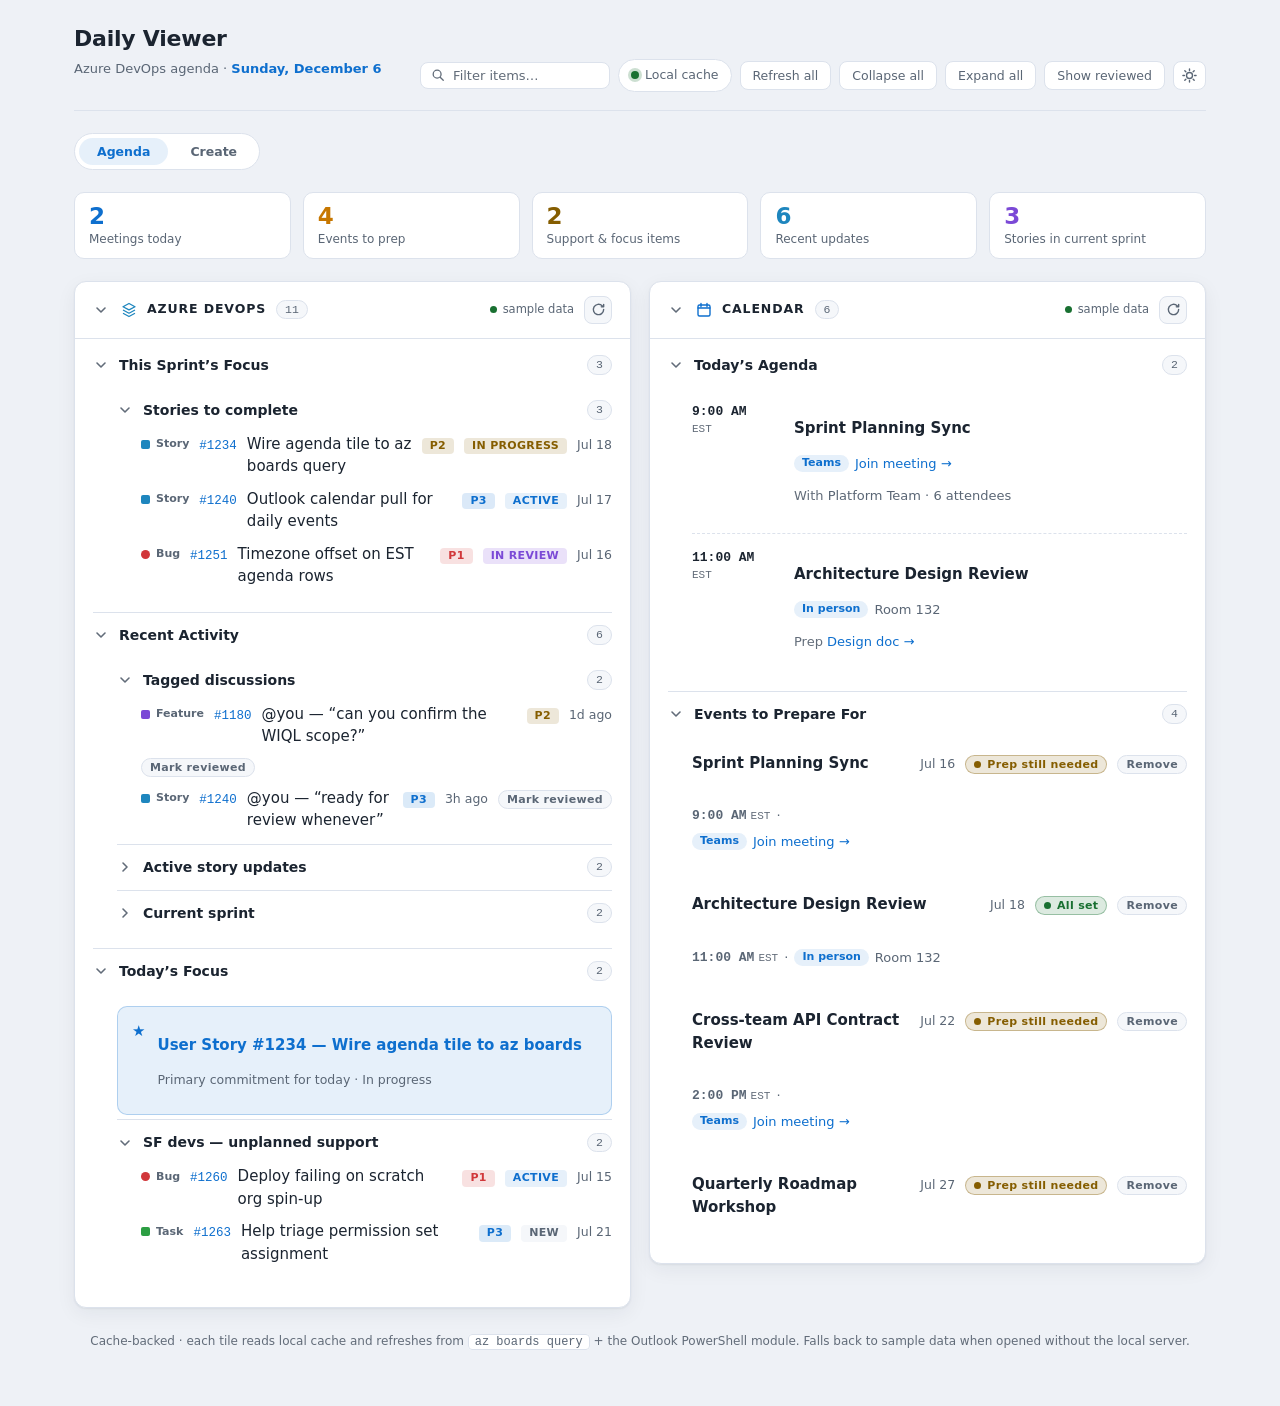
==== daily-viewer/index.html @ cc817cdb "Add create-mode work-item forms to the daily viewer (#230) Create mode now drives real Azure DevOps " ====
<!doctype html>
<html lang="en">
<head>
<meta charset="utf-8">
<meta name="viewport" content="width=device-width, initial-scale=1">
<title>Daily Viewer — Azure DevOps Agenda</title>
<link rel="stylesheet" href="styles.css">
<script src="app.js" defer></script>
</head>
<body>
<div class="wrap">

  <header class="topbar">
    <div class="brand">
      <h1>Daily Viewer</h1>
      <p class="sub">Azure DevOps agenda &middot; <span class="date" id="today-date">Tuesday, July 14</span></p>
    </div>
    <nav class="toolbar" aria-label="Viewer controls">
      <!-- Agenda-only controls: hidden in Create mode, where a filter / refresh /
           collapse over the agenda tiles has nothing to act on. The theme toggle
           stays outside this wrapper so it's available in every mode. -->
      <div class="agenda-controls" id="agenda-controls">
        <label class="search">
          <svg viewBox="0 0 16 16" fill="none" aria-hidden="true"><circle cx="7" cy="7" r="4.5" stroke="currentColor" stroke-width="1.5"/><path d="M10.5 10.5L14 14" stroke="currentColor" stroke-width="1.5" stroke-linecap="round"/></svg>
          <input id="search" type="search" placeholder="Filter items&hellip;" aria-label="Filter items across tiles" autocomplete="off">
        </label>
        <span class="synced"><span class="dot" aria-hidden="true"></span>Local cache</span>
        <button class="btn" id="refreshAll" type="button">Refresh all</button>
        <button class="btn" id="collapseAll" type="button">Collapse all</button>
        <button class="btn" id="expandAll" type="button">Expand all</button>
        <button class="btn" id="showReviewed" type="button" aria-pressed="false">Show reviewed</button>
      </div>
      <button class="btn icon" id="themeToggle" type="button" aria-label="Toggle light or dark theme">
        <svg id="icon-sun" viewBox="0 0 16 16" fill="none" aria-hidden="true"><circle cx="8" cy="8" r="3.2" stroke="currentColor" stroke-width="1.5"/><path d="M8 1v1.6M8 13.4V15M1 8h1.6M13.4 8H15M3 3l1.1 1.1M11.9 11.9L13 13M13 3l-1.1 1.1M4.1 11.9L3 13" stroke="currentColor" stroke-width="1.5" stroke-linecap="round"/></svg>
        <svg id="icon-moon" class="is-hidden" viewBox="0 0 16 16" fill="none" aria-hidden="true"><path d="M13.5 9.5A5.5 5.5 0 1 1 6.5 2.5a4.5 4.5 0 0 0 7 7z" stroke="currentColor" stroke-width="1.4" stroke-linejoin="round"/></svg>
      </button>
    </nav>
  </header>

  <!-- View mode switch — Agenda (the read dashboard) vs Create (the Azure DevOps
       creation surface, sub-issues B–E). A tablist so each tab controls its
       tabpanel with native selection semantics; app.js adds roving tabindex +
       arrow-key nav and mirrors the choice to a #create URL hash. With JS off the
       agenda panel stays visible and the create panel stays hidden. -->
  <div class="modebar" role="tablist" aria-label="Viewer mode">
    <button class="mode-tab" type="button" role="tab" id="tab-agenda" aria-controls="view-agenda" aria-selected="true" tabindex="0">Agenda</button>
    <button class="mode-tab" type="button" role="tab" id="tab-create" aria-controls="view-create" aria-selected="false" tabindex="-1">Create</button>
  </div>

  <main>

    <section id="view-agenda" role="tabpanel" aria-labelledby="tab-agenda">

    <!-- Stat numbers (.n) are filled from the model at render time; blank in markup
         so they can never drift from the collections they summarize. Each number
         binds via data-stat, while data-target is where clicking jumps — the stats
         that share a composite tile point at that tile and use data-group to open
         the matching inner panel (both calendar stats → the Calendar tile; all
         three Azure DevOps stats → the Azure DevOps tile). -->
    <section class="stats" aria-label="Summary counts">
      <button class="stat a" type="button" data-stat="tile-agenda" data-target="tile-calendar" data-group="agenda"><span class="n"></span><span class="l">Meetings today</span></button>
      <button class="stat p" type="button" data-stat="tile-prep" data-target="tile-calendar" data-group="prep"><span class="n"></span><span class="l">Events to prep</span></button>
      <button class="stat g" type="button" data-stat="tile-focus" data-target="tile-azuredevops" data-group="focus"><span class="n"></span><span class="l">Support &amp; focus items</span></button>
      <button class="stat s" type="button" data-stat="tile-activity" data-target="tile-azuredevops" data-group="activity"><span class="n"></span><span class="l">Recent updates</span></button>
      <button class="stat f" type="button" data-stat="tile-week" data-target="tile-azuredevops" data-group="week"><span class="n"></span><span class="l">Stories in current sprint</span></button>
    </section>

    <!-- Two composite container tiles side by side: the Azure DevOps tile
         (top-left) and the Calendar tile (top-right). Each holds several
         collapsible <details> panels rendered from the model by app.js — Azure
         DevOps: This Sprint's Focus / Recent Activity / Today's Focus; Calendar:
         Today's Agenda / Events to Prepare For. Each tile is a static shell —
         header chrome, one staleness label, one refresh — whose .count badge and
         .body panels are rendered from the model. On narrow screens the two tiles
         stack, Azure DevOps first. -->
    <div class="grid">

      <!-- Azure DevOps — one tile holding the three az boards-derived panels. The
           body renders three collapsible groups (This Sprint's Focus, Recent
           Activity, Today's Focus), each fed by its own endpoint; the tile has one
           refresh (fanning out to all three) and one staleness label (the oldest of
           the three cache ages). -->
      <section class="tile" id="tile-azuredevops" data-tile="azuredevops" aria-labelledby="h-azuredevops">
        <details open>
          <summary>
            <svg class="chev" viewBox="0 0 16 16" fill="none" aria-hidden="true"><path d="M6 4l4 4-4 4" stroke="currentColor" stroke-width="1.6" stroke-linecap="round" stroke-linejoin="round"/></svg>
            <span class="tt"><svg class="ticon" viewBox="0 0 16 16" fill="none" aria-hidden="true"><path d="M8 1.5l6 3.2-6 3.2-6-3.2z" stroke="currentColor" stroke-width="1.3" stroke-linejoin="round"/><path d="M2 8l6 3.2L14 8M2 11.3l6 3.2 6-3.2" stroke="currentColor" stroke-width="1.3" stroke-linejoin="round"/></svg><h2 id="h-azuredevops">Azure DevOps</h2><span class="count"></span></span>
            <span class="tile-meta">
              <span class="stale"><span class="fdot" aria-hidden="true"></span>cached 5m ago</span>
              <button class="refresh-btn" type="button" data-tile="azuredevops" aria-label="Refresh Azure DevOps"><svg viewBox="0 0 16 16" fill="none" aria-hidden="true"><path d="M13.5 8a5.5 5.5 0 1 1-1.6-3.9M13.5 2.5V5H11" stroke="currentColor" stroke-width="1.5" stroke-linecap="round" stroke-linejoin="round"/></svg></button>
            </span>
          </summary>
          <div class="body"></div>
        </details>
      </section>

      <!-- Calendar — one tile holding both Outlook-derived groups (Today's Agenda,
           Events to Prepare For), each fed by its own endpoint; the tile has one
           refresh (fanning out to both) and one staleness label (the older of the
           two cache ages). -->
      <section class="tile" id="tile-calendar" data-tile="calendar" aria-labelledby="h-calendar">
        <details open>
          <summary>
            <svg class="chev" viewBox="0 0 16 16" fill="none" aria-hidden="true"><path d="M6 4l4 4-4 4" stroke="currentColor" stroke-width="1.6" stroke-linecap="round" stroke-linejoin="round"/></svg>
            <span class="tt"><svg class="ticon" viewBox="0 0 16 16" fill="none" aria-hidden="true"><rect x="2" y="3" width="12" height="11" rx="1.5" stroke="currentColor" stroke-width="1.4"/><path d="M2 6h12M5 1.5v3M11 1.5v3" stroke="currentColor" stroke-width="1.4" stroke-linecap="round"/></svg><h2 id="h-calendar">Calendar</h2><span class="count"></span></span>
            <span class="tile-meta">
              <span class="stale"><span class="fdot" aria-hidden="true"></span>cached 12m ago</span>
              <button class="refresh-btn" type="button" data-tile="calendar" aria-label="Refresh Calendar"><svg viewBox="0 0 16 16" fill="none" aria-hidden="true"><path d="M13.5 8a5.5 5.5 0 1 1-1.6-3.9M13.5 2.5V5H11" stroke="currentColor" stroke-width="1.5" stroke-linecap="round" stroke-linejoin="round"/></svg></button>
            </span>
          </summary>
          <div class="body"></div>
        </details>
      </section>

    </div>

    </section>

    <!-- Create mode — the Azure DevOps creation surface. Hidden until the Create
         tab is selected. Sub-issues B–E mount their forms/panels into
         #creator-body; the foundation ships the shell plus a backend-reachability
         check (POST /api/create/ping) surfaced in the status chip. -->
    <section id="view-create" class="is-hidden" role="tabpanel" aria-labelledby="tab-create" tabindex="0" hidden>
      <div class="creator">
        <header class="creator-head">
          <h2 id="creator-title">Create</h2>
          <p class="creator-sub">Azure DevOps work items, drafts, timer sessions, and unplanned work &mdash; driven from the browser, run by the same bashcuts helpers as the terminal.</p>
          <p class="creator-status" id="creator-status"><span class="dot" aria-hidden="true"></span><span class="ctext" id="creator-status-text">Not checked yet</span></p>
        </header>
        <div class="creator-body" id="creator-body">
          <p class="empty-note">Work-item creation needs JavaScript and the local daily-viewer server. Start it with <code>az-Start-AzDevOpsDailyViewer</code> and open this page from <code>127.0.0.1</code>.</p>
        </div>
      </div>
    </section>

  </main>

  <footer class="footer">
    Cache-backed &middot; each tile reads local cache and refreshes from <code>az boards query</code> + the Outlook PowerShell module. Falls back to sample data when opened without the local server.
  </footer>

</div>

<!-- Reusable chevron glyph. Static, trusted markup cloned by the render layer so
     group headers get the same disclosure caret without hand-built SVG in JS. -->
<template id="tpl-chev"><svg class="chev" viewBox="0 0 16 16" fill="none" aria-hidden="true"><path d="M6 4l4 4-4 4" stroke="currentColor" stroke-width="1.6" stroke-linecap="round" stroke-linejoin="round"/></svg></template>

<div id="sr-status" class="sr-only" role="status" aria-live="polite"></div>

</body>
</html>
---- daily-viewer/styles.css ----
/* Daily Viewer — Azure DevOps agenda. Token-driven, dual-theme, rem-based.
   Themes redefine only the color tokens; spacing / type / radius scales are
   theme-independent. px is used only for borders/hairlines. */

:root {
  --bg: #EEF1F6;
  --surface: #FFFFFF;
  --surface-2: #F5F7FA;
  --border: #DCE2EC;
  --border-strong: #C6CFDC;
  --text: #1B2430;
  --text-dim: #5A6675;
  --text-faint: #626C79;
  --accent: #0E6FCE;
  --accent-weak: rgba(14,111,206,.10);

  --epic:    #C77700;
  --feature: #7B49D6;
  --story:   #1E86BE;
  --bug:     #D1373A;
  --task:    #2C9E43;

  --good: #197031;
  --warn: #855D00;
  --crit: #D1373A;

  --shadow: 0 1px 2px rgba(19,34,54,.06), 0 6px 20px rgba(19,34,54,.06);

  /* spacing scale */
  --space-0: 0.125rem;   /*  2px */
  --space-1: 0.25rem;    /*  4px */
  --space-2: 0.375rem;   /*  6px */
  --space-3: 0.5rem;     /*  8px */
  --space-4: 0.625rem;   /* 10px */
  --space-5: 0.75rem;    /* 12px */
  --space-6: 0.875rem;   /* 14px */
  --space-7: 1.125rem;   /* 18px */
  --space-8: 1.375rem;   /* 22px */
  --space-9: 1.5rem;     /* 24px */
  --space-10: 3.5rem;    /* 56px */

  /* type scale */
  --fs-2xs:  0.6875rem;  /* 11px */
  --fs-xs:   0.71875rem; /* 11.5px */
  --fs-sm:   0.75rem;    /* 12px */
  --fs-smd:  0.78125rem; /* 12.5px */
  --fs-md:   0.8125rem;  /* 13px */
  --fs-lg:   0.875rem;   /* 14px */
  --fs-base: 0.9375rem;  /* 15px */
  --fs-h1:   1.375rem;   /* 22px */
  --fs-stat: 1.4375rem;  /* 23px */

  /* radii */
  --radius-xs: 0.25rem;  /*  4px */
  --radius-sm: 0.5rem;   /*  8px */
  --radius-md: 0.625rem; /* 10px */
  --radius: 0.75rem;     /* 12px */
  --radius-pill: 999px;

  --icon: 1rem;          /* 16px */

  --font: "Segoe UI", system-ui, -apple-system, "Helvetica Neue", Arial, sans-serif;
  --mono: "Cascadia Code", "Cascadia Mono", Consolas, "SF Mono", ui-monospace, monospace;

  color-scheme: light;
}

@media (prefers-color-scheme: dark) {
  :root {
    --bg: #0F131A;
    --surface: #171C25;
    --surface-2: #1E2531;
    --border: #29313D;
    --border-strong: #38424F;
    --text: #E7ECF3;
    --text-dim: #97A3B4;
    --text-faint: #7C8797;
    --accent: #4AA3F0;
    --accent-weak: rgba(74,163,240,.14);

    --epic:    #E8A317;
    --feature: #A47CF0;
    --story:   #3FB4E8;
    --bug:     #E5645F;
    --task:    #4FBF63;

    --good: #4FBF63;
    --warn: #D9A521;
    --crit: #E5645F;

    --shadow: 0 1px 2px rgba(0,0,0,.30), 0 8px 24px rgba(0,0,0,.30);
    color-scheme: dark;
  }
}

:root[data-theme="dark"] {
  --bg: #0F131A;
  --surface: #171C25;
  --surface-2: #1E2531;
  --border: #29313D;
  --border-strong: #38424F;
  --text: #E7ECF3;
  --text-dim: #97A3B4;
  --text-faint: #7C8797;
  --accent: #4AA3F0;
  --accent-weak: rgba(74,163,240,.14);

  --epic:    #E8A317;
  --feature: #A47CF0;
  --story:   #3FB4E8;
  --bug:     #E5645F;
  --task:    #4FBF63;

  --good: #4FBF63;
  --warn: #D9A521;
  --crit: #E5645F;

  --shadow: 0 1px 2px rgba(0,0,0,.30), 0 8px 24px rgba(0,0,0,.30);
  color-scheme: dark;
}

:root[data-theme="light"] {
  --bg: #EEF1F6;
  --surface: #FFFFFF;
  --surface-2: #F5F7FA;
  --border: #DCE2EC;
  --border-strong: #C6CFDC;
  --text: #1B2430;
  --text-dim: #5A6675;
  --text-faint: #626C79;
  --accent: #0E6FCE;
  --accent-weak: rgba(14,111,206,.10);

  --epic:    #C77700;
  --feature: #7B49D6;
  --story:   #1E86BE;
  --bug:     #D1373A;
  --task:    #2C9E43;

  --good: #197031;
  --warn: #855D00;
  --crit: #D1373A;

  --shadow: 0 1px 2px rgba(19,34,54,.06), 0 6px 20px rgba(19,34,54,.06);
  color-scheme: light;
}

* { box-sizing: border-box; }

body {
  margin: 0;
  background: var(--bg);
  color: var(--text);
  font-family: var(--font);
  font-size: var(--fs-base);
  line-height: 1.5;
  -webkit-font-smoothing: antialiased;
}

a { color: var(--accent); text-decoration: none; }
a:hover { text-decoration: underline; }
a:focus-visible,
summary:focus-visible,
button:focus-visible {
  outline: 2px solid var(--accent);
  outline-offset: 2px;
  border-radius: var(--radius-xs);
}

.is-hidden { display: none; }

/* visually-hidden but available to assistive tech */
.sr-only {
  position: absolute;
  width: 1px; height: 1px;
  padding: 0; margin: -1px;
  overflow: hidden;
  clip: rect(0 0 0 0);
  white-space: nowrap;
  border: 0;
}

.wrap {
  max-width: 73.75rem;
  margin: 0 auto;
  padding: var(--space-8) var(--space-9) var(--space-10);
}

/* ---------- top bar ---------- */
.topbar {
  display: flex;
  align-items: flex-end;
  justify-content: space-between;
  gap: var(--space-7);
  flex-wrap: wrap;
  padding-bottom: var(--space-7);
  margin-bottom: var(--space-8);
  border-bottom: 1px solid var(--border);
}
.brand h1 {
  margin: 0;
  font-size: var(--fs-h1);
  font-weight: 650;
  letter-spacing: -.01em;
}
.brand .sub {
  margin-top: var(--space-1);
  color: var(--text-dim);
  font-size: var(--fs-md);
}
.brand .date {
  color: var(--accent);
  font-weight: 600;
}

.toolbar {
  display: flex;
  align-items: center;
  gap: var(--space-3);
  flex-wrap: wrap;
}
.synced {
  display: inline-flex;
  align-items: center;
  gap: var(--space-2);
  font-size: var(--fs-smd);
  color: var(--text-dim);
  background: var(--surface);
  border: 1px solid var(--border);
  padding: var(--space-2) var(--space-5);
  border-radius: var(--radius-pill);
}
.synced .dot {
  width: 0.5rem; height: 0.5rem; border-radius: 50%;
  background: var(--good);
  box-shadow: 0 0 0 3px color-mix(in srgb, var(--good) 22%, transparent);
}
.btn {
  font-family: inherit;
  font-size: var(--fs-smd);
  color: var(--text-dim);
  background: var(--surface);
  border: 1px solid var(--border);
  padding: var(--space-2) var(--space-5);
  border-radius: var(--radius-sm);
  cursor: pointer;
}
.btn:hover { color: var(--text); border-color: var(--border-strong); }
.btn.icon { padding: var(--space-2) var(--space-3); display: inline-flex; align-items: center; }
.btn.icon svg { width: 0.9375rem; height: 0.9375rem; }

.search {
  display: flex;
  align-items: center;
  gap: var(--space-2);
  background: var(--surface);
  border: 1px solid var(--border);
  border-radius: var(--radius-sm);
  padding: var(--space-1) var(--space-4);
}
.search:focus-within { border-color: var(--accent); }
.search svg { width: 0.875rem; height: 0.875rem; color: var(--text-faint); flex: none; }
.search input {
  border: 0; background: transparent; outline: none;
  font-family: inherit; font-size: var(--fs-md); color: var(--text);
  width: 9.25rem;
}
.search input::placeholder { color: var(--text-faint); }

/* Agenda-only controls group. Mirrors the toolbar's own flex layout so wrapping
   these buttons changes nothing visually; toggling .is-hidden drops the whole
   group in Create mode. */
.agenda-controls {
  display: flex;
  align-items: center;
  gap: var(--space-3);
  flex-wrap: wrap;
}

/* ---------- view-mode tabs (Agenda / Create) ---------- */
.modebar {
  display: inline-flex;
  gap: var(--space-1);
  margin-bottom: var(--space-8);
  padding: var(--space-1);
  background: var(--surface);
  border: 1px solid var(--border);
  border-radius: var(--radius-pill);
}
.mode-tab {
  font-family: inherit;
  font-size: var(--fs-smd);
  font-weight: 600;
  color: var(--text-dim);
  background: transparent;
  border: 0;
  padding: var(--space-2) var(--space-7);
  border-radius: var(--radius-pill);
  cursor: pointer;
}
.mode-tab:hover { color: var(--text); }
.mode-tab[aria-selected="true"] {
  color: var(--accent);
  background: var(--accent-weak);
}

/* ---------- creator view (sub-tab shell for the create surface) ---------- */
.creator {
  display: flex;
  flex-direction: column;
  gap: var(--space-7);
}
.creator-head {
  display: flex;
  flex-direction: column;
  gap: var(--space-3);
}
.creator-head h2 {
  margin: 0;
  font-size: var(--fs-h1);
  font-weight: 650;
  letter-spacing: -.01em;
}
.creator-sub {
  margin: 0;
  max-width: 44rem;
  color: var(--text-dim);
  font-size: var(--fs-md);
}
.creator-status {
  margin: 0;
  align-self: flex-start;
  display: inline-flex;
  align-items: center;
  gap: var(--space-2);
  font-size: var(--fs-smd);
  color: var(--text-dim);
  background: var(--surface);
  border: 1px solid var(--border);
  padding: var(--space-2) var(--space-5);
  border-radius: var(--radius-pill);
}
.creator-status .dot {
  width: 0.5rem; height: 0.5rem; border-radius: 50%;
  background: var(--text-faint);
  flex: none;
}
.creator-status.checking .dot { background: var(--accent); }
.creator-status.ok .dot { background: var(--good); }
.creator-status.offline .dot { background: var(--warn); }
.creator-body {
  background: var(--surface);
  border: 1px solid var(--border);
  border-radius: var(--radius);
  box-shadow: var(--shadow);
  padding: var(--space-7);
}

/* ---------- create forms (work-item creation) ---------- */
.create {
  display: flex;
  flex-direction: column;
  gap: var(--space-6);
  max-width: 40rem;
}
#create-form {
  display: flex;
  flex-direction: column;
  gap: var(--space-6);
}
#create-fields,
.story-fields {
  display: flex;
  flex-direction: column;
  gap: var(--space-5);
}
.field {
  display: flex;
  flex-direction: column;
  gap: var(--space-2);
}
.field label {
  font-size: var(--fs-smd);
  font-weight: 600;
  color: var(--text-dim);
}
.field .req { color: var(--crit); }
.field-help {
  margin: 0;
  font-size: var(--fs-xs);
  color: var(--text-faint);
}
.control {
  font-family: inherit;
  font-size: var(--fs-md);
  color: var(--text);
  background: var(--surface-2);
  border: 1px solid var(--border-strong);
  border-radius: var(--radius-sm);
  padding: var(--space-3) var(--space-4);
  width: 100%;
}
textarea.control {
  resize: vertical;
  min-height: 2.75rem;
}
.control:focus-visible {
  outline: 2px solid var(--accent);
  outline-offset: 1px;
  border-color: var(--accent);
}
.field.invalid .control {
  border-color: var(--crit);
}
.field-error {
  margin: 0;
  font-size: var(--fs-xs);
  color: var(--crit);
}

.create-actions {
  display: flex;
  gap: var(--space-3);
}
.btn.primary {
  color: #fff;
  background: var(--accent);
  border-color: var(--accent);
  font-weight: 600;
}
.btn.primary:hover { filter: brightness(1.05); }
.btn.primary:disabled {
  opacity: .6;
  cursor: default;
}
.btn.ghost {
  background: transparent;
  color: var(--accent);
  font-weight: 600;
}

/* child-story repeater (Feature + Stories) */
#create-stories {
  display: flex;
  flex-direction: column;
  gap: var(--space-5);
}
.stories-head {
  display: flex;
  align-items: center;
  justify-content: space-between;
  gap: var(--space-4);
}
.stories-head h3 {
  margin: 0;
  font-size: var(--fs-lg);
  font-weight: 650;
}
.stories-list {
  display: flex;
  flex-direction: column;
  gap: var(--space-5);
}
.story-card {
  border: 1px solid var(--border);
  border-radius: var(--radius-md);
  background: var(--surface-2);
  padding: var(--space-5);
  display: flex;
  flex-direction: column;
  gap: var(--space-4);
}
.story-head {
  display: flex;
  align-items: center;
  justify-content: space-between;
  gap: var(--space-4);
}
.story-index {
  font-size: var(--fs-smd);
  font-weight: 650;
  color: var(--text-dim);
}

/* create result — success link(s) or an error line */
.create-result:empty { display: none; }
.create-result {
  border: 1px solid var(--border);
  border-radius: var(--radius-md);
  padding: var(--space-5);
}
.create-result.ok {
  border-color: var(--good);
  background: color-mix(in srgb, var(--good) 8%, transparent);
}
.create-result.err {
  border-color: var(--crit);
  background: color-mix(in srgb, var(--crit) 8%, transparent);
}
.create-result .ok-line,
.create-result .err-line { margin: 0 0 var(--space-4); }
.create-result .create-ok { display: flex; flex-direction: column; gap: var(--space-4); align-items: flex-start; }
.story-results {
  margin: 0;
  padding-left: var(--space-7);
  display: flex;
  flex-direction: column;
  gap: var(--space-2);
  font-size: var(--fs-md);
}
.story-results .err { color: var(--crit); }

/* ---------- summary stat strip ---------- */
.stats {
  display: grid;
  grid-template-columns: repeat(5, 1fr);
  gap: var(--space-5);
  margin-bottom: var(--space-8);
}
.stat {
  font-family: inherit;
  text-align: left;
  background: var(--surface);
  border: 1px solid var(--border);
  border-radius: var(--radius-md);
  padding: var(--space-5) var(--space-6);
  cursor: pointer;
  display: flex;
  flex-direction: column;
  gap: var(--space-1);
}
.stat:hover { border-color: var(--border-strong); box-shadow: var(--shadow); }
.stat .n {
  font-size: var(--fs-stat);
  font-weight: 680;
  line-height: 1;
  font-variant-numeric: tabular-nums;
  color: var(--stat, var(--text));
}
.stat .l { font-size: var(--fs-sm); color: var(--text-dim); }
.stat.a { --stat: var(--accent); }
.stat.p { --stat: var(--epic); }
.stat.f { --stat: var(--feature); }
.stat.s { --stat: var(--story); }
.stat.g { --stat: var(--warn); }

/* ---------- top row — two composite container tiles side by side ---------- */
/* align-items:start keeps each tile its natural height, so the shorter Calendar
   tile doesn't stretch to match the taller Azure DevOps tile beside it. */
.grid {
  display: grid;
  grid-template-columns: repeat(2, minmax(0, 1fr));
  align-items: start;
  gap: var(--space-7);
}
@media (max-width: 51.25em) {
  .stats { grid-template-columns: repeat(2, 1fr); }
  .grid { grid-template-columns: 1fr; }
}

/* ---------- tile (section = card, details = collapsible) ---------- */
.tile {
  display: block;
  background: var(--surface);
  border: 1px solid var(--border);
  border-radius: var(--radius);
  box-shadow: var(--shadow);
  overflow: hidden;
}
/* The two composite container tiles sit side by side in the top-row grid, each
   carrying its own accent tint. */
.tile[data-tile="azuredevops"] { --tint: var(--story); }
.tile[data-tile="calendar"]    { --tint: var(--accent); }

.tile > details > summary {
  list-style: none;
  cursor: pointer;
  display: flex;
  align-items: center;
  gap: var(--space-5);
  padding: var(--space-6) var(--space-7);
  user-select: none;
}
.tile > details > summary::-webkit-details-marker { display: none; }
.tile > details > summary:hover { background: var(--surface-2); }

.chev {
  flex: none;
  width: var(--icon); height: var(--icon);
  color: var(--text-faint);
  transition: transform .18s ease;
}
details[open] > summary > .chev { transform: rotate(90deg); }

.tt {
  display: flex;
  align-items: center;
  gap: var(--space-4);
  flex: 1;
  min-width: 0;
}
.ticon {
  flex: none;
  width: var(--icon); height: var(--icon);
  color: var(--tint, var(--accent));
}
.tt h2 {
  margin: 0;
  font-size: var(--fs-smd);
  font-weight: 700;
  letter-spacing: .07em;
  text-transform: uppercase;
  color: var(--text);
}
.count {
  font-family: var(--mono);
  font-size: var(--fs-xs);
  color: var(--text-dim);
  background: var(--surface-2);
  border: 1px solid var(--border);
  border-radius: var(--radius-pill);
  padding: 0 var(--space-3);
  font-variant-numeric: tabular-nums;
}

.wi.hide, .event.hide, .group.hide { display: none; }
.nomatch {
  display: none;
  padding: var(--space-6) var(--space-0) var(--space-0);
  color: var(--text-faint);
  font-size: var(--fs-md);
}
.tile.empty .nomatch { display: block; }

/* Friendly note for a tile whose cache genuinely has no items (distinct from
   .nomatch, which the live filter shows when a search hides every row). */
.empty-note {
  padding: var(--space-6) var(--space-0) var(--space-2);
  color: var(--text-faint);
  font-size: var(--fs-md);
}
.tile.empty .empty-note { display: none; }

/* ---------- per-tile freshness + refresh ---------- */
.tile-meta {
  flex: none;
  display: flex;
  align-items: center;
  gap: var(--space-4);
}
.stale {
  display: inline-flex;
  align-items: center;
  gap: var(--space-2);
  font-size: var(--fs-xs);
  color: var(--text-dim);
  white-space: nowrap;
}
.fdot {
  width: 0.4375rem; height: 0.4375rem; border-radius: 50%;
  background: var(--good);
  flex: none;
}
.stale.warn .fdot { background: var(--warn); }
.stale.busy { color: var(--accent); }
.stale.busy .fdot { background: var(--accent); }

.refresh-btn {
  flex: none;
  display: inline-flex;
  align-items: center;
  justify-content: center;
  width: 1.75rem; height: 1.75rem;
  padding: 0;
  color: var(--text-dim);
  background: var(--surface-2);
  border: 1px solid var(--border);
  border-radius: var(--radius-sm);
  cursor: pointer;
}
.refresh-btn:hover { color: var(--accent); border-color: var(--border-strong); }
.refresh-btn:disabled { cursor: default; opacity: .8; }
.refresh-btn svg { width: 0.9375rem; height: 0.9375rem; }
.refresh-btn.spinning svg { animation: spin .7s linear infinite; }
@keyframes spin { to { transform: rotate(360deg); } }
@media (prefers-reduced-motion: reduce) {
  .refresh-btn.spinning svg { animation: none; }
  .chev { transition: none; }
}

.body {
  padding: var(--space-1) var(--space-7) var(--space-7);
  border-top: 1px solid var(--border);
}

/* ---------- agenda events ---------- */
.events, .glist { list-style: none; margin: 0; padding: 0; }
.event {
  display: grid;
  grid-template-columns: 5.5rem 1fr;
  gap: var(--space-6);
  padding: var(--space-6) 0;
  border-bottom: 1px dashed var(--border);
}
.event:last-child { border-bottom: 0; }
.event .time {
  font-family: var(--mono);
  font-size: var(--fs-md);
  font-weight: 600;
  color: var(--text);
  font-variant-numeric: tabular-nums;
}
.event .time .tz { display: block; color: var(--text-faint); font-weight: 400; font-size: var(--fs-2xs); }
.event .etitle { font-weight: 600; margin-bottom: var(--space-1); }
.meta { font-size: var(--fs-md); color: var(--text-dim); }
.meta .k { color: var(--text-faint); }
.where {
  display: inline-flex; align-items: center; gap: var(--space-2);
  font-weight: 500;
}
.badge-loc {
  font-size: var(--fs-2xs); font-weight: 600;
  padding: 0 var(--space-3); border-radius: var(--radius-pill);
  background: var(--accent-weak); color: var(--accent);
}

/* ---------- nested drill-in groups ---------- */
.group { border-top: 1px solid var(--border); }
.group:first-child { border-top: 0; }
.group > summary {
  list-style: none;
  cursor: pointer;
  display: flex;
  align-items: center;
  gap: var(--space-4);
  padding: var(--space-5) 0;
  user-select: none;
}
.group > summary::-webkit-details-marker { display: none; }
.group > summary:hover .glabel { color: var(--accent); }
.glabel { font-weight: 600; font-size: var(--fs-lg); flex: 1; }
.glist {
  padding: 0 0 var(--space-5) var(--space-9);
  display: flex;
  flex-direction: column;
  gap: var(--space-4);
}

/* Calendar panels (agenda / prep) render their own list into this wrapper, so it
   carries the group's left indent while the lists keep their own row layout. */
.panel-body {
  padding: 0 0 var(--space-5) var(--space-9);
}

/* ---------- work item rows ---------- */
.wi {
  display: flex;
  align-items: baseline;
  gap: var(--space-4);
  flex-wrap: wrap;
}
.wi .id {
  font-family: var(--mono);
  font-size: var(--fs-smd);
  font-variant-numeric: tabular-nums;
}
.type {
  flex: none;
  display: inline-flex; align-items: center; gap: var(--space-2);
  font-size: var(--fs-2xs); font-weight: 600;
  color: var(--text-dim);
}
.type::before {
  content: ""; width: 0.5625rem; height: 0.5625rem; border-radius: 0.125rem;
  background: var(--dot, var(--text-faint));
}
.t-epic    { --dot: var(--epic); }
.t-feature { --dot: var(--feature); }
.t-story   { --dot: var(--story); }
.t-bug     { --dot: var(--bug); }
.t-bug::before { border-radius: 50%; }
.t-task    { --dot: var(--task); }
.wi .wtitle { flex: 1; min-width: 8.75rem; }
.wi .wtitle a { color: var(--text); }
.wi .wtitle a:hover { color: var(--accent); }

.state {
  font-size: var(--fs-2xs); font-weight: 700; letter-spacing: .03em;
  padding: 0 var(--space-3); border-radius: var(--radius-xs);
  text-transform: uppercase;
}
.s-active   { color: var(--accent); background: var(--accent-weak); }
.s-progress { color: var(--warn);   background: color-mix(in srgb, var(--warn) 15%, transparent); }
.s-review   { color: var(--feature);background: color-mix(in srgb, var(--feature) 16%, transparent); }
.s-closing  { color: var(--good);   background: color-mix(in srgb, var(--good) 15%, transparent); }
.s-new      { color: var(--text-dim); background: var(--surface-2); }

/* Priority chip — ADO 1-4 as a severity ramp. Colors come from the same
   theme-aware tokens the state chips use, so both themes (and the AA-darkened
   warn/good) carry over without a second definition. */
.priority {
  flex: none;
  font-size: var(--fs-2xs); font-weight: 700; letter-spacing: .03em;
  padding: 0 var(--space-3); border-radius: var(--radius-xs);
  font-variant-numeric: tabular-nums;
  color: var(--prio, var(--text-dim));
  background: color-mix(in srgb, var(--prio, var(--text-dim)) 15%, transparent);
}
.p1 { --prio: var(--bug); }
.p2 { --prio: var(--warn); }
.p3 { --prio: var(--accent); }
.p4 { --prio: var(--text-dim); }

.wi .date {
  flex: none;
  font-size: var(--fs-smd); color: var(--text-dim);
  font-variant-numeric: tabular-nums;
}

.note { font-size: var(--fs-smd); color: var(--text-dim); }

/* Dismissal + prep-marker toggles share one pill shape. The base holds layout
   and the reduced-motion opt-out; each variant below sets only its resting color
   and hover. The pressed="handled" green treatment is defined last (see below)
   so it wins over the variant resting rules at equal specificity. State drives
   color through theme tokens, so both palettes carry over untouched. */
.pill-toggle {
  flex: none;
  font-family: inherit;
  font-size: var(--fs-2xs); font-weight: 700; letter-spacing: .03em;
  cursor: pointer;
  display: inline-flex; align-items: center; gap: var(--space-2);
  padding: var(--space-0) var(--space-3);
  border-radius: var(--radius-pill);
  transition: color .15s ease, background .15s ease, border-color .15s ease;
}
@media (prefers-reduced-motion: reduce) {
  .pill-toggle { transition: none; }
}

/* Prep marker — "prep still needed" (warn) resting, with a status dot. Its
   pressed="all set" (good) state comes from the shared .pill-toggle rule below. */
.prep .marker {
  color: var(--warn);
  border: 1px solid color-mix(in srgb, var(--warn) 35%, transparent);
  background: color-mix(in srgb, var(--warn) 15%, transparent);
}
.prep .marker::before {
  content: ""; width: 0.4375rem; height: 0.4375rem; border-radius: 50%;
  background: currentColor;
  flex: none;
}
.prep .marker:hover { border-color: currentColor; }
.prep .marker[aria-disabled="true"] { cursor: progress; opacity: .6; }

/* Dismiss controls — the reviewed toggle on recent-update rows and the remove
   control on prep rows. Neutral resting; pressed (handled) rows are only visible
   under "Show reviewed", where .dismissed dims them. */
.wi .review,
.prep .dismiss {
  color: var(--text-dim);
  border: 1px solid var(--border);
  background: var(--surface-2);
}
.wi .review:hover,
.prep .dismiss:hover { color: var(--text); border-color: var(--border-strong); }
.wi.dismissed { opacity: .55; }

/* Pressed = "handled": all set (marker), reviewed, removed. Defined after the
   variant resting rules so it wins at equal specificity — the marker's "all set"
   turning green depends on this order. */
.pill-toggle[aria-pressed="true"] {
  color: var(--good);
  border-color: color-mix(in srgb, var(--good) 35%, transparent);
  background: color-mix(in srgb, var(--good) 15%, transparent);
}

/* Toolbar toggle (Show reviewed) reuses .btn; aria-pressed marks it active. */
.btn[aria-pressed="true"] {
  color: var(--accent);
  border-color: color-mix(in srgb, var(--accent) 40%, transparent);
  background: var(--accent-weak);
}

/* Prep tile list — a flat chronological list (the tile header already names the
   group). Each row stacks title over an agenda-style time/location meta line. */
.plist {
  list-style: none;
  margin: 0;
  padding: 0;
  display: flex;
  flex-direction: column;
  gap: var(--space-6);
}
.prep .wtitle {
  display: flex;
  flex-direction: column;
  gap: var(--space-1);
}
.prep .ptitle { font-weight: 600; color: var(--text); }
.prep .meta {
  display: flex;
  align-items: center;
  gap: var(--space-2);
  flex-wrap: wrap;
}
.prep .meta .time {
  font-family: var(--mono);
  font-variant-numeric: tabular-nums;
  font-weight: 600;
  color: var(--text-dim);
}
.prep .tz {
  margin-left: var(--space-1);
  font-weight: 400;
  font-size: var(--fs-2xs);
  color: var(--text-faint);
}
.prep .meta a { color: var(--accent); }

.primary {
  display: flex; gap: var(--space-5); align-items: flex-start;
  padding: var(--space-5) var(--space-6); margin: var(--space-5) 0 var(--space-1);
  background: var(--accent-weak);
  border: 1px solid color-mix(in srgb, var(--accent) 26%, transparent);
  border-radius: var(--radius-md);
}
.primary .star { color: var(--accent); font-size: var(--fs-base); line-height: 1.6; }
.primary .ptitle { font-weight: 650; }
.primary .psub { font-size: var(--fs-smd); color: var(--text-dim); margin-top: var(--space-0); }

.footer {
  margin-top: var(--space-9);
  font-size: var(--fs-sm);
  color: var(--text-faint);
  text-align: center;
}
.footer code {
  font-family: var(--mono);
  background: var(--surface);
  border: 1px solid var(--border);
  padding: 0 var(--space-2); border-radius: var(--radius-xs);
  color: var(--text-dim);
}
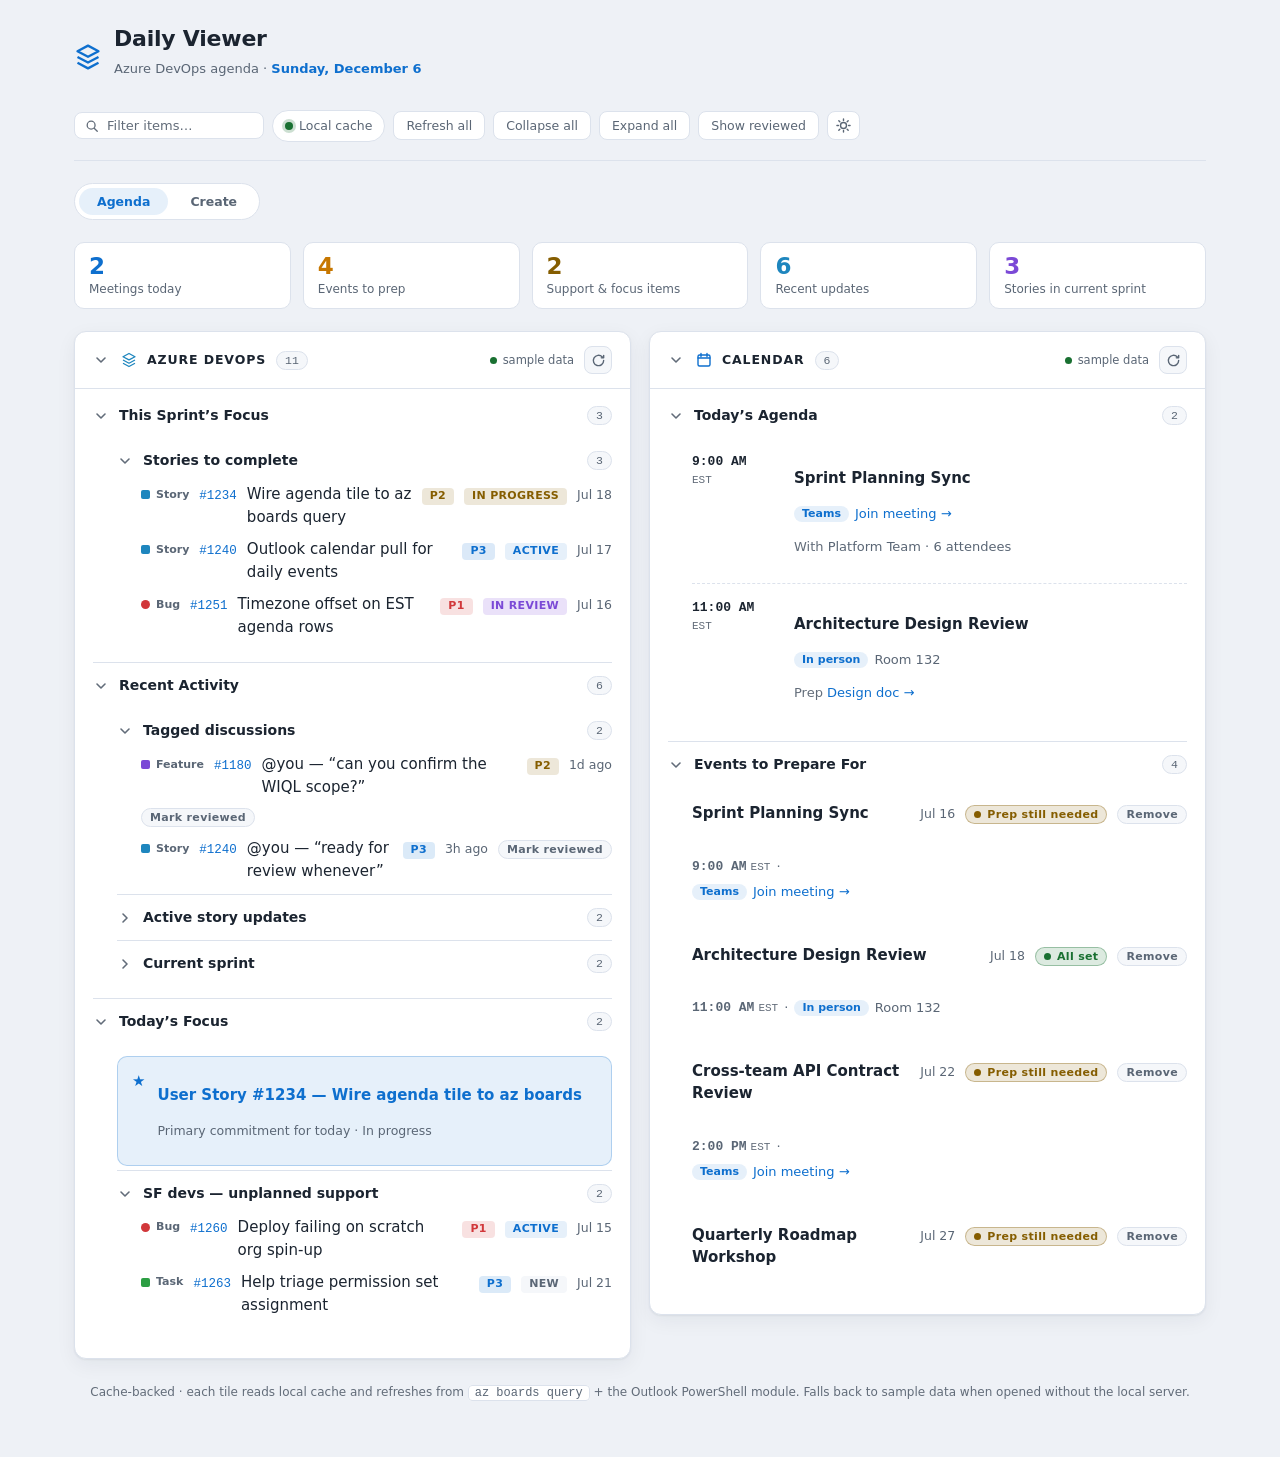
==== commit 91bbf696: "Add favicon + browser metadata and inline brand mark to daily viewer Reuse the layered-diamond ticon" ====
--- a/daily-viewer/index.html
+++ b/daily-viewer/index.html
@@ -4,6 +4,11 @@
 <meta charset="utf-8">
 <meta name="viewport" content="width=device-width, initial-scale=1">
 <title>Daily Viewer — Azure DevOps Agenda</title>
+<meta name="description" content="Cache-backed Azure DevOps daily agenda — today's meetings, sprint focus, and recent work-item activity in one localhost dashboard.">
+<meta name="theme-color" content="#EEF1F6" media="(prefers-color-scheme: light)">
+<meta name="theme-color" content="#0F131A" media="(prefers-color-scheme: dark)">
+<link rel="icon" type="image/svg+xml" href="favicon.svg">
+<link rel="apple-touch-icon" href="favicon.svg">
 <link rel="stylesheet" href="styles.css">
 <script src="app.js" defer></script>
 </head>
@@ -12,8 +17,11 @@
 
   <header class="topbar">
     <div class="brand">
-      <h1>Daily Viewer</h1>
-      <p class="sub">Azure DevOps agenda &middot; <span class="date" id="today-date">Tuesday, July 14</span></p>
+      <svg class="brand-mark" viewBox="0 0 16 16" fill="none" aria-hidden="true"><path d="M8 1.5l6 3.2-6 3.2-6-3.2z" stroke="currentColor" stroke-width="1.3" stroke-linejoin="round"/><path d="M2 8l6 3.2L14 8M2 11.3l6 3.2 6-3.2" stroke="currentColor" stroke-width="1.3" stroke-linejoin="round"/></svg>
+      <div class="brand-text">
+        <h1>Daily Viewer</h1>
+        <p class="sub">Azure DevOps agenda &middot; <span class="date" id="today-date">Tuesday, July 14</span></p>
+      </div>
     </div>
     <nav class="toolbar" aria-label="Viewer controls">
       <!-- Agenda-only controls: hidden in Create mode, where a filter / refresh /
@@ -127,8 +135,79 @@
           <p class="creator-sub">Azure DevOps work items, drafts, timer sessions, and unplanned work &mdash; driven from the browser, run by the same bashcuts helpers as the terminal.</p>
           <p class="creator-status" id="creator-status"><span class="dot" aria-hidden="true"></span><span class="ctext" id="creator-status-text">Not checked yet</span></p>
         </header>
+
+        <!-- Creator sub-nav — Work item (the per-type create form, sub-issue B) vs
+             Draft (the brain-dump hierarchy builder, sub-issue C). A nested tablist
+             inside the Create view; timer (#232) / unplanned (#233) add their own
+             tabs here. app.js adds roving tabindex + arrow-key nav and shows the
+             matching panel. -->
+        <nav class="creator-subnav" role="tablist" aria-label="Create surface">
+          <button class="sub-tab" type="button" role="tab" id="subtab-workitem" aria-controls="panel-workitem" aria-selected="true" tabindex="0">Work item</button>
+          <button class="sub-tab" type="button" role="tab" id="subtab-draft" aria-controls="panel-draft" aria-selected="false" tabindex="-1">Draft</button>
+        </nav>
+
         <div class="creator-body" id="creator-body">
-          <p class="empty-note">Work-item creation needs JavaScript and the local daily-viewer server. Start it with <code>az-Start-AzDevOpsDailyViewer</code> and open this page from <code>127.0.0.1</code>.</p>
+
+          <div id="panel-workitem" role="tabpanel" aria-labelledby="subtab-workitem" tabindex="0">
+            <form class="create-form" id="create-form" novalidate>
+              <div class="field">
+                <label for="create-type">Work-item type</label>
+                <select id="create-type">
+                  <option value="User Story">User Story</option>
+                  <option value="Task">Task</option>
+                  <option value="Feature">Feature</option>
+                  <option value="Epic">Epic</option>
+                  <option value="FeatureStories">Feature + child Stories</option>
+                </select>
+              </div>
+              <!-- Per-type fields are rendered here by app.js from a field spec, so
+                   the form is a function of the selected type rather than five
+                   hand-authored form blocks. -->
+              <div id="create-fields" class="create-fields"></div>
+              <div class="create-actions">
+                <button class="btn primary" type="submit" id="create-submit">Create</button>
+              </div>
+            </form>
+            <div class="create-result" id="create-result" role="status" aria-live="polite"></div>
+          </div>
+
+          <!-- Draft brain-dump builder (sub-issue C). The tree + summary render from
+               GET /api/draft/state; the add/edit form, per-node actions, and publish
+               block POST to /api/draft/*. Every item's text is injected via el()
+               (textContent) in app.js — never innerHTML — so cached Azure DevOps
+               titles stay inert. Empty until the Draft sub-tab is first shown. -->
+          <div id="panel-draft" class="is-hidden" role="tabpanel" aria-labelledby="subtab-draft" tabindex="0" hidden>
+            <div class="draft-panel">
+              <p class="draft-intro">Lay out an Epic &rarr; Feature &rarr; User Story &rarr; Task hierarchy locally, then publish it in one action. Nothing hits Azure DevOps until you publish.</p>
+
+              <div class="draft-summary" id="draft-summary" role="status" aria-live="polite"></div>
+
+              <div class="draft-tree" id="draft-tree"></div>
+
+              <form class="draft-form" id="draft-form" novalidate>
+                <h3 class="draft-form-title" id="draft-form-title">Add an item</h3>
+                <!-- Type / title / details / parent render here, a function of the
+                     chosen type (parent options come from the current draft tree). -->
+                <div id="draft-fields" class="create-fields"></div>
+                <div class="create-actions">
+                  <button class="btn primary" type="submit" id="draft-submit">Add to draft</button>
+                  <button class="btn" type="button" id="draft-cancel-edit" hidden>Cancel edit</button>
+                </div>
+              </form>
+
+              <div class="draft-result" id="draft-result" role="status" aria-live="polite"></div>
+
+              <div class="draft-publish">
+                <h3 class="draft-form-title">Publish</h3>
+                <div id="draft-publish-fields" class="create-fields"></div>
+                <div class="create-actions">
+                  <button class="btn primary" type="button" id="draft-publish-btn">Publish draft</button>
+                  <button class="btn danger" type="button" id="draft-clear-btn">Clear draft</button>
+                </div>
+              </div>
+            </div>
+          </div>
+
         </div>
       </div>
     </section>
--- a/daily-viewer/styles.css
+++ b/daily-viewer/styles.css
@@ -197,6 +197,17 @@
   margin-bottom: var(--space-8);
   border-bottom: 1px solid var(--border);
 }
+.brand {
+  display: flex;
+  align-items: center;
+  gap: var(--space-5);
+}
+.brand-mark {
+  flex: none;
+  width: 1.75rem;
+  height: 1.75rem;
+  color: var(--accent);
+}
 .brand h1 {
   margin: 0;
   font-size: var(--fs-h1);
@@ -348,6 +359,38 @@
 .creator-status.checking .dot { background: var(--accent); }
 .creator-status.ok .dot { background: var(--good); }
 .creator-status.offline .dot { background: var(--warn); }
+/* creator sub-nav — Work item / Draft, the same pill tablist as the top-level
+   modebar but scoped inside the Create view (sub-issue C). */
+.creator-subnav {
+  display: inline-flex;
+  gap: var(--space-1);
+  padding: var(--space-1);
+  background: var(--surface);
+  border: 1px solid var(--border);
+  border-radius: var(--radius-pill);
+  align-self: flex-start;
+}
+.sub-tab {
+  font-family: inherit;
+  font-size: var(--fs-smd);
+  font-weight: 600;
+  color: var(--text-dim);
+  background: transparent;
+  border: 0;
+  padding: var(--space-2) var(--space-6);
+  border-radius: var(--radius-pill);
+  cursor: pointer;
+}
+.sub-tab:hover { color: var(--text); }
+.sub-tab[aria-selected="true"] {
+  color: var(--accent);
+  background: var(--accent-weak);
+}
+.sub-tab:focus-visible {
+  outline: 2px solid var(--accent);
+  outline-offset: 1px;
+}
+
 .creator-body {
   background: var(--surface);
   border: 1px solid var(--border);
@@ -356,159 +399,286 @@
   padding: var(--space-7);
 }
 
-/* ---------- create forms (work-item creation) ---------- */
-.create {
+/* ---------- create-mode forms (sub-issue B) ---------- */
+.create-form,
+.create-fields {
   display: flex;
   flex-direction: column;
   gap: var(--space-6);
-  max-width: 40rem;
-}
-#create-form {
-  display: flex;
-  flex-direction: column;
-  gap: var(--space-6);
-}
-#create-fields,
-.story-fields {
-  display: flex;
-  flex-direction: column;
-  gap: var(--space-5);
 }
 .field {
   display: flex;
   flex-direction: column;
   gap: var(--space-2);
 }
-.field label {
+.field > label,
+.field .field-label {
   font-size: var(--fs-smd);
   font-weight: 600;
   color: var(--text-dim);
 }
-.field .req { color: var(--crit); }
-.field-help {
-  margin: 0;
-  font-size: var(--fs-xs);
-  color: var(--text-faint);
-}
-.control {
+.field input,
+.field textarea,
+.field select {
   font-family: inherit;
   font-size: var(--fs-md);
   color: var(--text);
   background: var(--surface-2);
-  border: 1px solid var(--border-strong);
+  border: 1px solid var(--border);
   border-radius: var(--radius-sm);
   padding: var(--space-3) var(--space-4);
   width: 100%;
 }
-textarea.control {
+.field textarea {
   resize: vertical;
-  min-height: 2.75rem;
-}
-.control:focus-visible {
+  min-height: 2.5rem;
+}
+.field input:focus,
+.field textarea:focus,
+.field select:focus {
+  border-color: var(--accent);
+}
+.field input:focus-visible,
+.field textarea:focus-visible,
+.field select:focus-visible {
   outline: 2px solid var(--accent);
   outline-offset: 1px;
-  border-color: var(--accent);
-}
-.field.invalid .control {
-  border-color: var(--crit);
-}
-.field-error {
+}
+.field-hint {
   margin: 0;
   font-size: var(--fs-xs);
+  color: var(--text-faint);
+}
+
+.create-actions {
+  display: flex;
+  gap: var(--space-4);
+}
+.btn.primary {
+  color: var(--accent);
+  background: var(--accent-weak);
+  border-color: color-mix(in srgb, var(--accent) 40%, transparent);
+  font-weight: 600;
+}
+.btn.primary:hover { color: var(--accent); border-color: var(--accent); }
+.btn.primary:disabled { cursor: default; opacity: .7; }
+
+/* child-story batch */
+.story-fieldset {
+  margin: 0;
+  display: flex;
+  flex-direction: column;
+  gap: var(--space-5);
+  border: 1px solid var(--border);
+  border-radius: var(--radius-md);
+  padding: var(--space-5) var(--space-6) var(--space-6);
+}
+.story-fieldset legend {
+  padding: 0 var(--space-2);
+  font-size: var(--fs-smd);
+  font-weight: 700;
+  letter-spacing: .05em;
+  text-transform: uppercase;
+  color: var(--text-dim);
+}
+.story-list {
+  display: flex;
+  flex-direction: column;
+  gap: var(--space-5);
+}
+.story-block {
+  display: flex;
+  flex-direction: column;
+  gap: var(--space-3);
+  padding: var(--space-5);
+  background: var(--surface-2);
+  border: 1px solid var(--border);
+  border-radius: var(--radius-sm);
+}
+.story-head {
+  display: flex;
+  align-items: center;
+  justify-content: space-between;
+}
+.story-n {
+  font-size: var(--fs-xs);
+  font-weight: 700;
+  letter-spacing: .05em;
+  text-transform: uppercase;
+  color: var(--text-faint);
+}
+.story-block .field { gap: var(--space-1); }
+
+/* result / error surface */
+.create-result {
+  margin-top: var(--space-6);
+  display: flex;
+  flex-direction: column;
+  gap: var(--space-4);
+}
+.create-result:empty { margin-top: 0; }
+.create-banner {
+  font-size: var(--fs-md);
+  padding: var(--space-4) var(--space-5);
+  border-radius: var(--radius-sm);
+  border: 1px solid var(--border);
+  color: var(--text-dim);
+  background: var(--surface-2);
+}
+.create-banner.busy { color: var(--accent); }
+.create-banner.bad {
   color: var(--crit);
-}
-
-.create-actions {
-  display: flex;
+  border-color: color-mix(in srgb, var(--crit) 35%, transparent);
+  background: color-mix(in srgb, var(--crit) 12%, transparent);
+}
+.create-list {
+  list-style: none;
+  margin: 0;
+  padding: 0;
+  display: flex;
+  flex-direction: column;
   gap: var(--space-3);
 }
-.btn.primary {
-  color: #fff;
-  background: var(--accent);
-  border-color: var(--accent);
+.create-item {
+  font-size: var(--fs-md);
+  padding: var(--space-3) var(--space-4);
+  border-radius: var(--radius-sm);
+  border: 1px solid var(--border);
+}
+.create-item.good { border-color: color-mix(in srgb, var(--good) 30%, transparent); }
+.create-item.bad {
+  color: var(--crit);
+  border-color: color-mix(in srgb, var(--crit) 30%, transparent);
+}
+.create-item-title { color: var(--text-dim); }
+.create-warn { color: var(--warn); }
+.create-link { font-weight: 600; }
+
+/* small / destructive button variants, used by the draft node actions */
+.btn.tiny {
+  font-size: var(--fs-2xs);
+  padding: var(--space-1) var(--space-3);
+}
+.btn.danger { color: var(--crit); }
+.btn.danger:hover { color: var(--crit); border-color: color-mix(in srgb, var(--crit) 40%, transparent); }
+
+/* ---------- draft-mode builder (sub-issue C) ---------- */
+.draft-panel {
+  display: flex;
+  flex-direction: column;
+  gap: var(--space-7);
+}
+.draft-intro {
+  margin: 0;
+  font-size: var(--fs-md);
+  color: var(--text-dim);
+}
+.draft-summary {
+  font-size: var(--fs-smd);
   font-weight: 600;
-}
-.btn.primary:hover { filter: brightness(1.05); }
-.btn.primary:disabled {
-  opacity: .6;
+  color: var(--text-dim);
+}
+
+.draft-tree { font-size: var(--fs-md); }
+.draft-empty {
+  margin: 0;
+  font-size: var(--fs-md);
+  color: var(--text-faint);
+}
+.draft-root,
+.draft-children {
+  list-style: none;
+  margin: 0;
+  padding: 0;
+}
+.draft-children {
+  padding-left: var(--space-8);
+  border-left: 1px solid var(--border);
+  margin-left: var(--space-4);
+}
+.draft-node > details > summary { list-style: none; }
+.draft-node > details > summary::-webkit-details-marker { display: none; }
+
+/* a node with children: the collapsible <details> takes the row, its action
+   buttons sit alongside as a sibling (kept out of <summary> for valid a11y). */
+.draft-row-wrap {
+  display: flex;
+  align-items: flex-start;
+  gap: var(--space-2);
+}
+.draft-row-wrap > details { flex: 1; min-width: 0; }
+
+.draft-row {
+  display: flex;
+  align-items: center;
+  gap: var(--space-4);
+  padding: var(--space-3) var(--space-4);
+  border-radius: var(--radius-sm);
   cursor: default;
 }
-.btn.ghost {
-  background: transparent;
-  color: var(--accent);
-  font-weight: 600;
-}
-
-/* child-story repeater (Feature + Stories) */
-#create-stories {
-  display: flex;
-  flex-direction: column;
-  gap: var(--space-5);
-}
-.stories-head {
-  display: flex;
-  align-items: center;
-  justify-content: space-between;
+.draft-node > details > summary.draft-row { cursor: pointer; }
+.draft-node > details > summary.draft-row:hover { background: var(--surface-2); }
+.draft-row.is-leaf { padding-left: calc(var(--space-4) + var(--icon) + var(--space-4)); }
+.draft-node > details > summary.draft-row:focus-visible {
+  outline: 2px solid var(--accent);
+  outline-offset: 1px;
+}
+
+.draft-ref {
+  flex: none;
+  font-size: var(--fs-2xs);
+  color: var(--text-faint);
+  font-variant-numeric: tabular-nums;
+}
+.draft-title {
+  flex: 1;
+  min-width: 6rem;
+  color: var(--text);
+}
+.draft-pct {
+  flex: none;
+  font-size: var(--fs-2xs);
+  font-weight: 700;
+  padding: 0 var(--space-3);
+  border-radius: var(--radius-xs);
+}
+.draft-pct.ready   { color: var(--good); background: color-mix(in srgb, var(--good) 15%, transparent); }
+.draft-pct.partial { color: var(--accent); background: var(--accent-weak); }
+.draft-pct.low     { color: var(--warn); background: color-mix(in srgb, var(--warn) 15%, transparent); }
+.draft-missing {
+  flex: none;
+  font-size: var(--fs-2xs);
+  color: var(--text-faint);
+}
+.draft-node-actions {
+  flex: none;
+  display: flex;
+  gap: var(--space-2);
+  margin-left: auto;
+}
+
+.draft-form,
+.draft-publish {
+  display: flex;
+  flex-direction: column;
+  gap: var(--space-6);
+  padding-top: var(--space-6);
+  border-top: 1px solid var(--border);
+}
+.draft-form-title {
+  margin: 0;
+  font-size: var(--fs-smd);
+  font-weight: 700;
+  letter-spacing: .05em;
+  text-transform: uppercase;
+  color: var(--text-dim);
+}
+.draft-result {
+  display: flex;
+  flex-direction: column;
   gap: var(--space-4);
 }
-.stories-head h3 {
-  margin: 0;
-  font-size: var(--fs-lg);
-  font-weight: 650;
-}
-.stories-list {
-  display: flex;
-  flex-direction: column;
-  gap: var(--space-5);
-}
-.story-card {
-  border: 1px solid var(--border);
-  border-radius: var(--radius-md);
-  background: var(--surface-2);
-  padding: var(--space-5);
-  display: flex;
-  flex-direction: column;
-  gap: var(--space-4);
-}
-.story-head {
-  display: flex;
-  align-items: center;
-  justify-content: space-between;
-  gap: var(--space-4);
-}
-.story-index {
-  font-size: var(--fs-smd);
-  font-weight: 650;
-  color: var(--text-dim);
-}
-
-/* create result — success link(s) or an error line */
-.create-result:empty { display: none; }
-.create-result {
-  border: 1px solid var(--border);
-  border-radius: var(--radius-md);
-  padding: var(--space-5);
-}
-.create-result.ok {
-  border-color: var(--good);
-  background: color-mix(in srgb, var(--good) 8%, transparent);
-}
-.create-result.err {
-  border-color: var(--crit);
-  background: color-mix(in srgb, var(--crit) 8%, transparent);
-}
-.create-result .ok-line,
-.create-result .err-line { margin: 0 0 var(--space-4); }
-.create-result .create-ok { display: flex; flex-direction: column; gap: var(--space-4); align-items: flex-start; }
-.story-results {
-  margin: 0;
-  padding-left: var(--space-7);
-  display: flex;
-  flex-direction: column;
-  gap: var(--space-2);
-  font-size: var(--fs-md);
-}
-.story-results .err { color: var(--crit); }
+.draft-result:empty { display: none; }
 
 /* ---------- summary stat strip ---------- */
 .stats {
